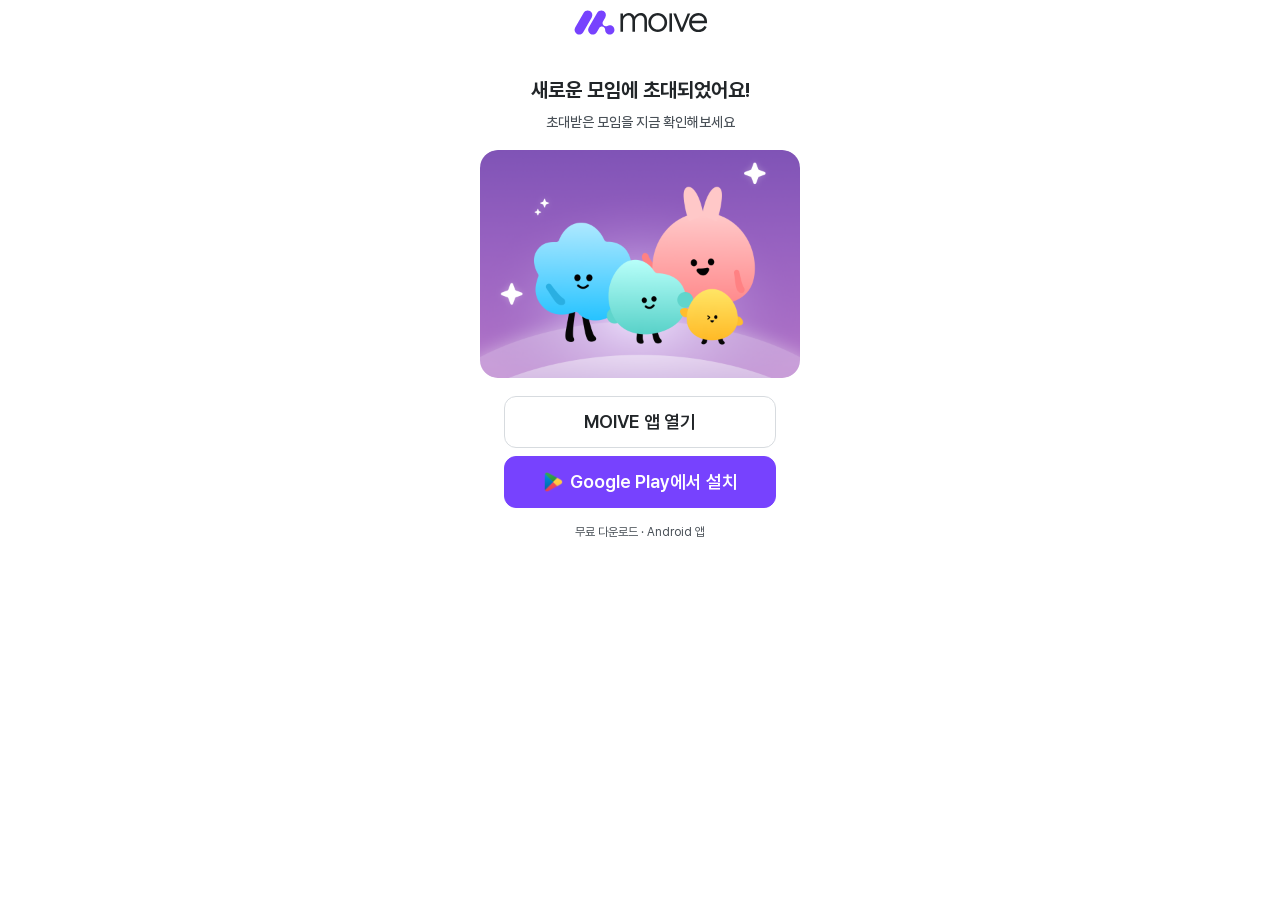
==== invite/index.html @ 0a175e2b "fix: 모바일 초대 페이지 레이아웃 조정" ====
<!doctype html>
<html lang="ko">
  <head>
    <meta charset="UTF-8" />
    <meta name="viewport" content="width=device-width, initial-scale=1.0" />
    <title>MOIVE</title>
    <script type="module" crossorigin src="/invite/assets/index-CT0fj9rD.js"></script>
    <link rel="stylesheet" crossorigin href="/invite/assets/index-CMo_vY3Q.css">
  </head>
  <body>
    <div id="root"></div>
  </body>
</html>
---- invite/assets/index-CMo_vY3Q.css ----
/*! tailwindcss v4.3.3 | MIT License | https://tailwindcss.com */
@layer properties{@supports (((-webkit-hyphens:none)) and (not (margin-trim:inline))) or ((-moz-orient:inline) and (not (color:rgb(from red r g b)))){*,:before,:after,::backdrop{--tw-rotate-x:initial;--tw-rotate-y:initial;--tw-rotate-z:initial;--tw-skew-x:initial;--tw-skew-y:initial}}}@layer theme{:root,:host{--font-sans:-apple-system, BlinkMacSystemFont, "Segoe UI", Roboto, "Helvetica Neue", "Noto Sans", Arial, sans-serif, "Apple Color Emoji", "Segoe UI Emoji", "Segoe UI Symbol", "Noto Color Emoji";--font-mono:ui-monospace, SFMono-Regular, Menlo, Monaco, Consolas, "Liberation Mono", "Courier New", monospace;--default-font-family:var(--font-sans);--default-mono-font-family:var(--font-mono)}}@layer base{*,:after,:before,::backdrop{box-sizing:border-box;border:0 solid;margin:0;padding:0}::file-selector-button{box-sizing:border-box;border:0 solid;margin:0;padding:0}html,:host{-webkit-text-size-adjust:100%;tab-size:4;line-height:1.5;font-family:var(--default-font-family,-apple-system, BlinkMacSystemFont, "Segoe UI", Roboto, "Helvetica Neue", "Noto Sans", Arial, sans-serif, "Apple Color Emoji", "Segoe UI Emoji", "Segoe UI Symbol", "Noto Color Emoji");font-feature-settings:var(--default-font-feature-settings,normal);font-variation-settings:var(--default-font-variation-settings,normal);-webkit-tap-highlight-color:transparent}hr{height:0;color:inherit;border-top-width:1px}abbr:where([title]){-webkit-text-decoration:underline dotted;text-decoration:underline dotted}h1,h2,h3,h4,h5,h6{font-size:inherit;font-weight:inherit}a{color:inherit;-webkit-text-decoration:inherit;-webkit-text-decoration:inherit;-webkit-text-decoration:inherit;-webkit-text-decoration:inherit;text-decoration:inherit}b,strong{font-weight:bolder}code,kbd,samp,pre{font-family:var(--default-mono-font-family,ui-monospace, SFMono-Regular, Menlo, Monaco, Consolas, "Liberation Mono", "Courier New", monospace);font-feature-settings:var(--default-mono-font-feature-settings,normal);font-variation-settings:var(--default-mono-font-variation-settings,normal);font-size:1em}small{font-size:80%}sub,sup{vertical-align:baseline;font-size:75%;line-height:0;position:relative}sub{bottom:-.25em}sup{top:-.5em}table{text-indent:0;border-color:inherit;border-collapse:collapse}:-moz-focusring:where(:not(iframe)){outline:auto}progress{vertical-align:baseline}summary{display:list-item}ol,ul,menu{list-style:none}img,svg,video,canvas,audio,iframe,embed,object{vertical-align:middle;display:block}img,video{max-width:100%;height:auto}button,input,select,optgroup,textarea{font:inherit;font-feature-settings:inherit;font-variation-settings:inherit;letter-spacing:inherit;color:inherit;opacity:1;background-color:#0000;border-radius:0}::file-selector-button{font:inherit;font-feature-settings:inherit;font-variation-settings:inherit;letter-spacing:inherit;color:inherit;opacity:1;background-color:#0000;border-radius:0}:where(select:is([multiple],[size])) optgroup{font-weight:bolder}:where(select:is([multiple],[size])) optgroup option{padding-inline-start:20px}::file-selector-button{margin-inline-end:4px}::placeholder{opacity:1}@supports (not ((-webkit-appearance:-apple-pay-button))) or (contain-intrinsic-size:1px){::placeholder{color:currentColor}@supports (color:color-mix(in lab, red, red)){::placeholder{color:color-mix(in oklab, currentcolor 50%, transparent)}}}textarea{resize:vertical}::-webkit-search-decoration{-webkit-appearance:none}::-webkit-date-and-time-value{min-height:1lh;text-align:inherit}::-webkit-datetime-edit{display:inline-flex}::-webkit-datetime-edit-fields-wrapper{padding:0}::-webkit-datetime-edit{padding-block:0}::-webkit-datetime-edit-year-field{padding-block:0}::-webkit-datetime-edit-month-field{padding-block:0}::-webkit-datetime-edit-day-field{padding-block:0}::-webkit-datetime-edit-hour-field{padding-block:0}::-webkit-datetime-edit-minute-field{padding-block:0}::-webkit-datetime-edit-second-field{padding-block:0}::-webkit-datetime-edit-millisecond-field{padding-block:0}::-webkit-datetime-edit-meridiem-field{padding-block:0}::-webkit-calendar-picker-indicator{line-height:1}:-moz-ui-invalid{box-shadow:none}button,input:where([type=button],[type=reset],[type=submit]){appearance:button}::file-selector-button{appearance:button}::-webkit-inner-spin-button{height:auto}::-webkit-outer-spin-button{height:auto}[hidden]:where(:not([hidden=until-found])){display:none!important}}@layer components;@layer utilities{.transform{transform:var(--tw-rotate-x,) var(--tw-rotate-y,) var(--tw-rotate-z,) var(--tw-skew-x,) var(--tw-skew-y,)}}@font-face{font-family:Pretendard;font-style:normal;font-display:swap;font-weight:400;src:url(/invite/assets/pretendard-latin-400-normal-BhrLQoBv.woff2)format("woff2"),url(/invite/assets/pretendard-latin-400-normal-D5CgADJ9.woff)format("woff")}@font-face{font-family:Pretendard;font-style:normal;font-display:swap;font-weight:500;src:url(/invite/assets/pretendard-latin-500-normal-Dw2vNklR.woff2)format("woff2"),url(/invite/assets/pretendard-latin-500-normal-Cs2k_Pp2.woff)format("woff")}@font-face{font-family:Pretendard;font-style:normal;font-display:swap;font-weight:600;src:url(/invite/assets/pretendard-latin-600-normal-ClEDdoZU.woff2)format("woff2"),url(/invite/assets/pretendard-latin-600-normal-SXfe8JY8.woff)format("woff")}@font-face{font-family:Pretendard;font-style:normal;font-display:swap;font-weight:700;src:url(/invite/assets/pretendard-latin-700-normal-BYNivUXw.woff2)format("woff2"),url(/invite/assets/pretendard-latin-700-normal-DD7wHHNl.woff)format("woff")}*{box-sizing:border-box}html,body,#root{min-width:320px;min-height:100%;margin:0}body{font-family:Pretendard,sans-serif}@property --tw-rotate-x{syntax:"*";inherits:false}@property --tw-rotate-y{syntax:"*";inherits:false}@property --tw-rotate-z{syntax:"*";inherits:false}@property --tw-skew-x{syntax:"*";inherits:false}@property --tw-skew-y{syntax:"*";inherits:false}.invite-page{background:#fff;width:100%;min-height:100dvh}.invite-container{flex-direction:column;align-items:center;width:100%;max-width:360px;margin:0 auto;padding:0 20px 20px;display:flex}.moive-logo{width:136px;height:auto;margin-top:30px;transform:translateY(-30px)}.invite-copy{text-align:center;margin-top:0}.invite-copy h1{color:#212528;letter-spacing:normal;margin:0;font-family:Pretendard,sans-serif;font-size:20px;font-style:normal;font-weight:700;line-height:28px}.invite-copy p{color:#495057;letter-spacing:normal;margin:8px 0 0;font-family:Pretendard,sans-serif;font-size:14px;font-style:normal;font-weight:500;line-height:20px}.invite-character{object-fit:cover;border-radius:18px;width:324px;height:228px;margin-top:18px;display:block}.invite-actions{flex-direction:column;gap:8px;width:272px;margin-top:18px;display:flex}.invite-actions button,.invite-actions a{letter-spacing:normal;cursor:pointer;box-sizing:border-box;border-radius:12px;justify-content:center;align-items:center;gap:6px;width:100%;height:52px;padding:0 32px;font-family:inherit;font-size:18px;font-weight:600;line-height:26px;text-decoration:none;display:flex}.open-app-button{color:#212528;background:#fff;border:1px solid #d7dbdf;font-family:Pretendard,sans-serif;font-size:18px;font-style:normal;font-weight:600;line-height:26px}.google-play-icon{flex-shrink:0;width:22px;height:22px;display:block}.google-play-button{color:#fff;background:#7742fe;border:1px solid #7742fe;justify-content:center;align-items:center;gap:8px;font-family:Pretendard,sans-serif;font-size:18px;font-style:normal;font-weight:600;line-height:26px;display:flex}.footer-text{color:#495057;margin:15px 0 0;font-family:Pretendard,sans-serif;font-size:12px;font-style:normal;font-weight:400;line-height:18px}
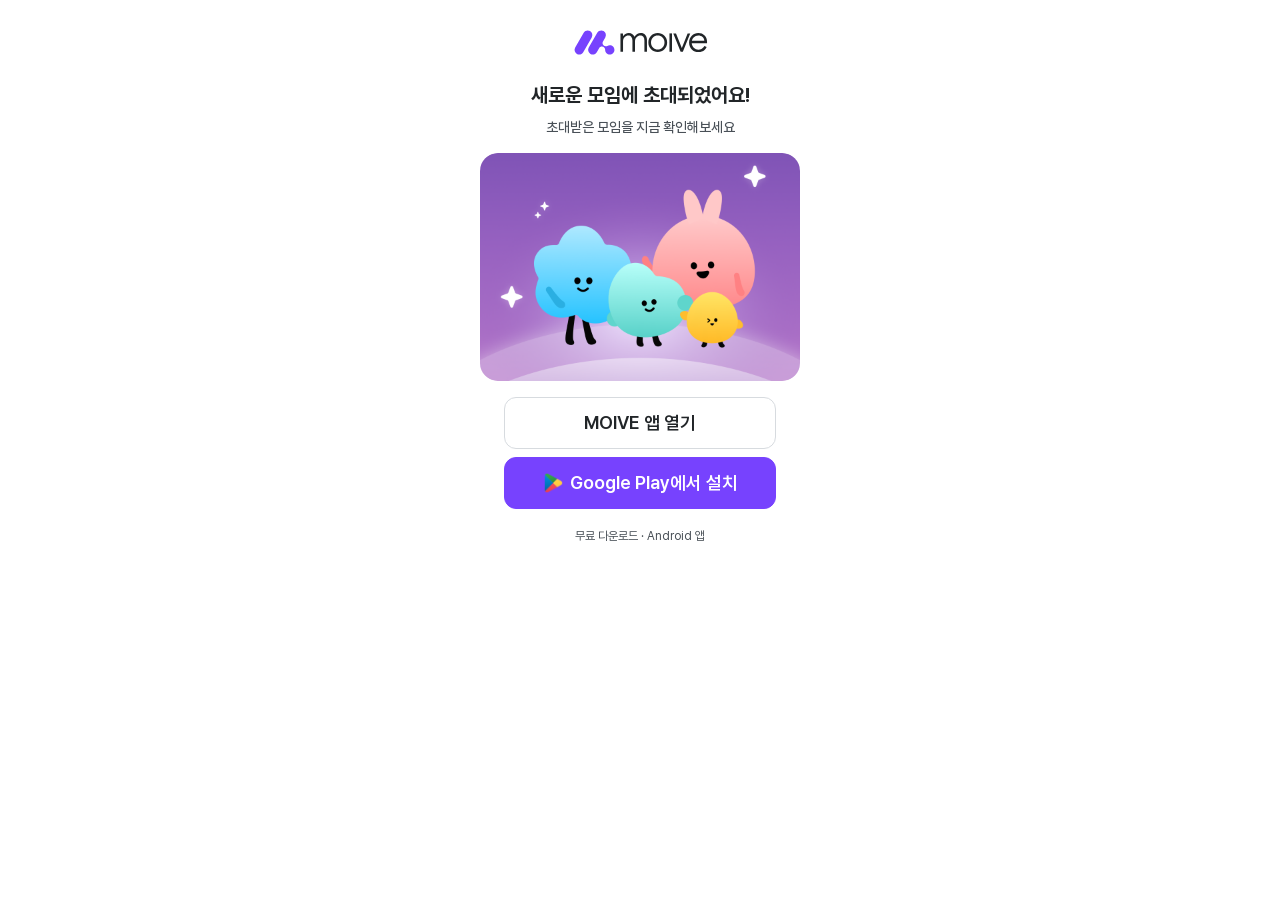
==== commit d9a0edd5: "fix: 모바일 초대 페이지 레이아웃 조정" ====
--- a/invite/index.html
+++ b/invite/index.html
@@ -4,8 +4,8 @@
     <meta charset="UTF-8" />
     <meta name="viewport" content="width=device-width, initial-scale=1.0" />
     <title>MOIVE</title>
-    <script type="module" crossorigin src="/invite/assets/index-CT0fj9rD.js"></script>
-    <link rel="stylesheet" crossorigin href="/invite/assets/index-CMo_vY3Q.css">
+    <script type="module" crossorigin src="/invite/assets/index-BRlfM6bD.js"></script>
+    <link rel="stylesheet" crossorigin href="/invite/assets/index-CuMBmk59.css">
   </head>
   <body>
     <div id="root"></div>
--- a/invite/assets/index-CuMBmk59.css
+++ b/invite/assets/index-CuMBmk59.css
@@ -0,0 +1,2 @@
+/*! tailwindcss v4.3.3 | MIT License | https://tailwindcss.com */
+@layer properties{@supports (((-webkit-hyphens:none)) and (not (margin-trim:inline))) or ((-moz-orient:inline) and (not (color:rgb(from red r g b)))){*,:before,:after,::backdrop{--tw-rotate-x:initial;--tw-rotate-y:initial;--tw-rotate-z:initial;--tw-skew-x:initial;--tw-skew-y:initial}}}@layer theme{:root,:host{--font-sans:-apple-system, BlinkMacSystemFont, "Segoe UI", Roboto, "Helvetica Neue", "Noto Sans", Arial, sans-serif, "Apple Color Emoji", "Segoe UI Emoji", "Segoe UI Symbol", "Noto Color Emoji";--font-mono:ui-monospace, SFMono-Regular, Menlo, Monaco, Consolas, "Liberation Mono", "Courier New", monospace;--default-font-family:var(--font-sans);--default-mono-font-family:var(--font-mono)}}@layer base{*,:after,:before,::backdrop{box-sizing:border-box;border:0 solid;margin:0;padding:0}::file-selector-button{box-sizing:border-box;border:0 solid;margin:0;padding:0}html,:host{-webkit-text-size-adjust:100%;tab-size:4;line-height:1.5;font-family:var(--default-font-family,-apple-system, BlinkMacSystemFont, "Segoe UI", Roboto, "Helvetica Neue", "Noto Sans", Arial, sans-serif, "Apple Color Emoji", "Segoe UI Emoji", "Segoe UI Symbol", "Noto Color Emoji");font-feature-settings:var(--default-font-feature-settings,normal);font-variation-settings:var(--default-font-variation-settings,normal);-webkit-tap-highlight-color:transparent}hr{height:0;color:inherit;border-top-width:1px}abbr:where([title]){-webkit-text-decoration:underline dotted;text-decoration:underline dotted}h1,h2,h3,h4,h5,h6{font-size:inherit;font-weight:inherit}a{color:inherit;-webkit-text-decoration:inherit;-webkit-text-decoration:inherit;-webkit-text-decoration:inherit;-webkit-text-decoration:inherit;text-decoration:inherit}b,strong{font-weight:bolder}code,kbd,samp,pre{font-family:var(--default-mono-font-family,ui-monospace, SFMono-Regular, Menlo, Monaco, Consolas, "Liberation Mono", "Courier New", monospace);font-feature-settings:var(--default-mono-font-feature-settings,normal);font-variation-settings:var(--default-mono-font-variation-settings,normal);font-size:1em}small{font-size:80%}sub,sup{vertical-align:baseline;font-size:75%;line-height:0;position:relative}sub{bottom:-.25em}sup{top:-.5em}table{text-indent:0;border-color:inherit;border-collapse:collapse}:-moz-focusring:where(:not(iframe)){outline:auto}progress{vertical-align:baseline}summary{display:list-item}ol,ul,menu{list-style:none}img,svg,video,canvas,audio,iframe,embed,object{vertical-align:middle;display:block}img,video{max-width:100%;height:auto}button,input,select,optgroup,textarea{font:inherit;font-feature-settings:inherit;font-variation-settings:inherit;letter-spacing:inherit;color:inherit;opacity:1;background-color:#0000;border-radius:0}::file-selector-button{font:inherit;font-feature-settings:inherit;font-variation-settings:inherit;letter-spacing:inherit;color:inherit;opacity:1;background-color:#0000;border-radius:0}:where(select:is([multiple],[size])) optgroup{font-weight:bolder}:where(select:is([multiple],[size])) optgroup option{padding-inline-start:20px}::file-selector-button{margin-inline-end:4px}::placeholder{opacity:1}@supports (not ((-webkit-appearance:-apple-pay-button))) or (contain-intrinsic-size:1px){::placeholder{color:currentColor}@supports (color:color-mix(in lab, red, red)){::placeholder{color:color-mix(in oklab, currentcolor 50%, transparent)}}}textarea{resize:vertical}::-webkit-search-decoration{-webkit-appearance:none}::-webkit-date-and-time-value{min-height:1lh;text-align:inherit}::-webkit-datetime-edit{display:inline-flex}::-webkit-datetime-edit-fields-wrapper{padding:0}::-webkit-datetime-edit{padding-block:0}::-webkit-datetime-edit-year-field{padding-block:0}::-webkit-datetime-edit-month-field{padding-block:0}::-webkit-datetime-edit-day-field{padding-block:0}::-webkit-datetime-edit-hour-field{padding-block:0}::-webkit-datetime-edit-minute-field{padding-block:0}::-webkit-datetime-edit-second-field{padding-block:0}::-webkit-datetime-edit-millisecond-field{padding-block:0}::-webkit-datetime-edit-meridiem-field{padding-block:0}::-webkit-calendar-picker-indicator{line-height:1}:-moz-ui-invalid{box-shadow:none}button,input:where([type=button],[type=reset],[type=submit]){appearance:button}::file-selector-button{appearance:button}::-webkit-inner-spin-button{height:auto}::-webkit-outer-spin-button{height:auto}[hidden]:where(:not([hidden=until-found])){display:none!important}}@layer components;@layer utilities{.transform{transform:var(--tw-rotate-x,) var(--tw-rotate-y,) var(--tw-rotate-z,) var(--tw-skew-x,) var(--tw-skew-y,)}}@font-face{font-family:Pretendard;font-style:normal;font-display:swap;font-weight:400;src:url(/invite/assets/pretendard-latin-400-normal-BhrLQoBv.woff2)format("woff2"),url(/invite/assets/pretendard-latin-400-normal-D5CgADJ9.woff)format("woff")}@font-face{font-family:Pretendard;font-style:normal;font-display:swap;font-weight:500;src:url(/invite/assets/pretendard-latin-500-normal-Dw2vNklR.woff2)format("woff2"),url(/invite/assets/pretendard-latin-500-normal-Cs2k_Pp2.woff)format("woff")}@font-face{font-family:Pretendard;font-style:normal;font-display:swap;font-weight:600;src:url(/invite/assets/pretendard-latin-600-normal-ClEDdoZU.woff2)format("woff2"),url(/invite/assets/pretendard-latin-600-normal-SXfe8JY8.woff)format("woff")}@font-face{font-family:Pretendard;font-style:normal;font-display:swap;font-weight:700;src:url(/invite/assets/pretendard-latin-700-normal-BYNivUXw.woff2)format("woff2"),url(/invite/assets/pretendard-latin-700-normal-DD7wHHNl.woff)format("woff")}*{box-sizing:border-box}html,body,#root{min-width:320px;min-height:100%;margin:0}body{font-family:Pretendard,sans-serif}@property --tw-rotate-x{syntax:"*";inherits:false}@property --tw-rotate-y{syntax:"*";inherits:false}@property --tw-rotate-z{syntax:"*";inherits:false}@property --tw-skew-x{syntax:"*";inherits:false}@property --tw-skew-y{syntax:"*";inherits:false}.invite-page{background:#fff;width:100%;min-height:100dvh}.invite-container{flex-direction:column;align-items:center;width:100%;max-width:360px;margin:0 auto;padding:0 20px 20px;display:flex}.moive-logo{width:136px;height:auto;margin-top:35px;transform:translateY(-15px)}.invite-copy{text-align:center;margin-top:0}.invite-copy h1{color:#212528;letter-spacing:normal;margin:0;font-family:Pretendard,sans-serif;font-size:20px;font-style:normal;font-weight:700;line-height:28px}.invite-copy p{color:#495057;letter-spacing:normal;margin:8px 0 0;font-family:Pretendard,sans-serif;font-size:14px;font-style:normal;font-weight:500;line-height:20px}.invite-character{object-fit:cover;border-radius:18px;width:324px;height:228px;margin-top:16px;display:block}.invite-actions{flex-direction:column;gap:8px;width:272px;margin-top:16px;display:flex}.invite-actions button,.invite-actions a{letter-spacing:normal;cursor:pointer;box-sizing:border-box;border-radius:12px;justify-content:center;align-items:center;gap:6px;width:100%;height:52px;padding:0 32px;font-family:inherit;font-size:18px;font-weight:600;line-height:26px;text-decoration:none;display:flex}.open-app-button{color:#212528;background:#fff;border:1px solid #d7dbdf;font-family:Pretendard,sans-serif;font-size:18px;font-style:normal;font-weight:600;line-height:26px}.google-play-icon{flex-shrink:0;width:22px;height:22px;display:block}.google-play-button{color:#fff;background:#7742fe;border:1px solid #7742fe;justify-content:center;align-items:center;gap:8px;font-family:Pretendard,sans-serif;font-size:18px;font-style:normal;font-weight:600;line-height:26px;display:flex}.footer-text{color:#495057;margin:18px 0 0;font-family:Pretendard,sans-serif;font-size:12px;font-style:normal;font-weight:400;line-height:18px}
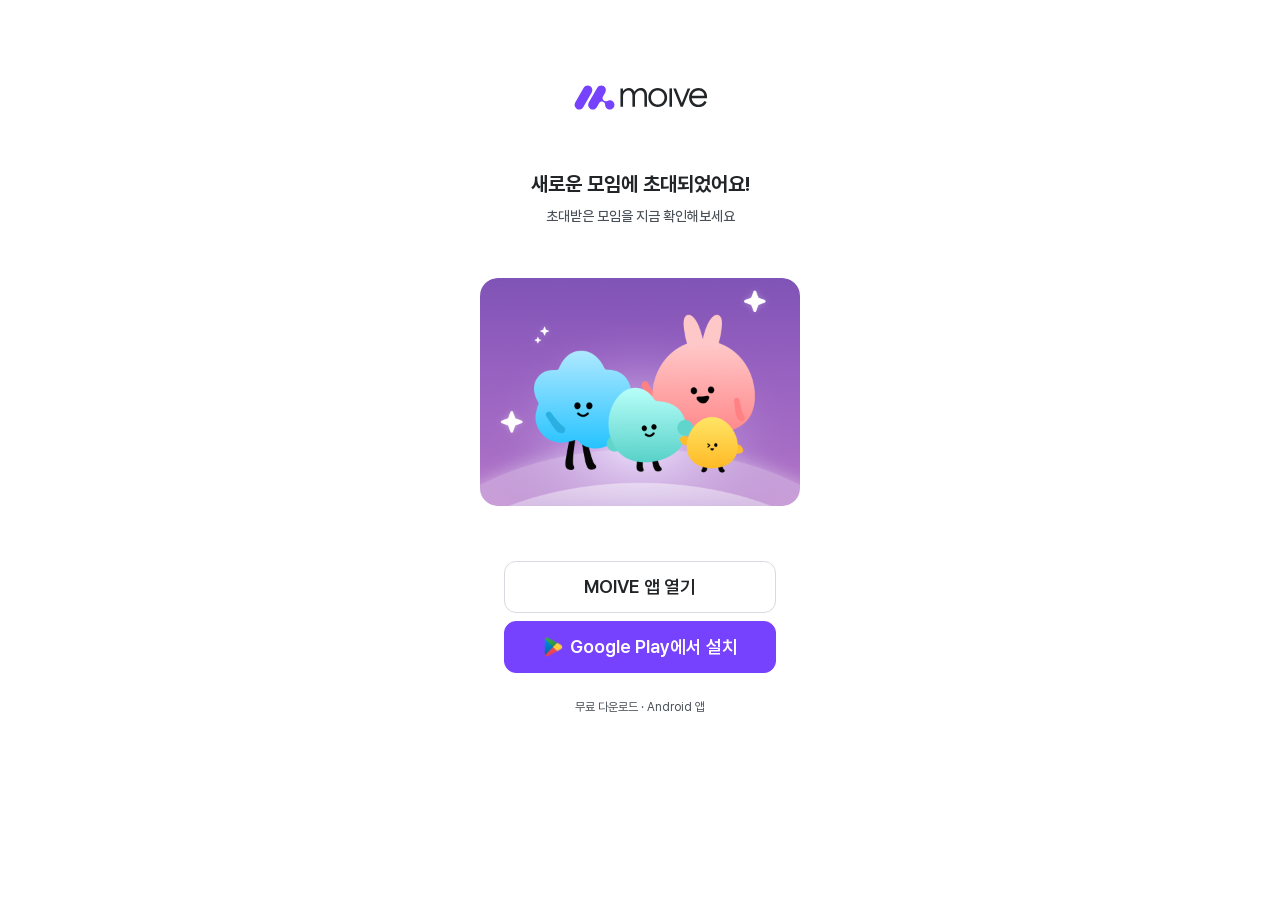
==== commit 9e7d3d07: "fix: 초대 페이지 반응형 레이아웃 적용" ====
--- a/invite/index.html
+++ b/invite/index.html
@@ -4,8 +4,8 @@
     <meta charset="UTF-8" />
     <meta name="viewport" content="width=device-width, initial-scale=1.0" />
     <title>MOIVE</title>
-    <script type="module" crossorigin src="/invite/assets/index-BRlfM6bD.js"></script>
-    <link rel="stylesheet" crossorigin href="/invite/assets/index-CuMBmk59.css">
+    <script type="module" crossorigin src="/invite/assets/index-C6Z1koez.js"></script>
+    <link rel="stylesheet" crossorigin href="/invite/assets/index-BRgdg_uX.css">
   </head>
   <body>
     <div id="root"></div>
--- a/invite/assets/index-BRgdg_uX.css
+++ b/invite/assets/index-BRgdg_uX.css
@@ -0,0 +1,2 @@
+/*! tailwindcss v4.3.3 | MIT License | https://tailwindcss.com */
+@layer properties{@supports (((-webkit-hyphens:none)) and (not (margin-trim:inline))) or ((-moz-orient:inline) and (not (color:rgb(from red r g b)))){*,:before,:after,::backdrop{--tw-rotate-x:initial;--tw-rotate-y:initial;--tw-rotate-z:initial;--tw-skew-x:initial;--tw-skew-y:initial}}}@layer theme{:root,:host{--font-sans:-apple-system, BlinkMacSystemFont, "Segoe UI", Roboto, "Helvetica Neue", "Noto Sans", Arial, sans-serif, "Apple Color Emoji", "Segoe UI Emoji", "Segoe UI Symbol", "Noto Color Emoji";--font-mono:ui-monospace, SFMono-Regular, Menlo, Monaco, Consolas, "Liberation Mono", "Courier New", monospace;--default-font-family:var(--font-sans);--default-mono-font-family:var(--font-mono)}}@layer base{*,:after,:before,::backdrop{box-sizing:border-box;border:0 solid;margin:0;padding:0}::file-selector-button{box-sizing:border-box;border:0 solid;margin:0;padding:0}html,:host{-webkit-text-size-adjust:100%;tab-size:4;line-height:1.5;font-family:var(--default-font-family,-apple-system, BlinkMacSystemFont, "Segoe UI", Roboto, "Helvetica Neue", "Noto Sans", Arial, sans-serif, "Apple Color Emoji", "Segoe UI Emoji", "Segoe UI Symbol", "Noto Color Emoji");font-feature-settings:var(--default-font-feature-settings,normal);font-variation-settings:var(--default-font-variation-settings,normal);-webkit-tap-highlight-color:transparent}hr{height:0;color:inherit;border-top-width:1px}abbr:where([title]){-webkit-text-decoration:underline dotted;text-decoration:underline dotted}h1,h2,h3,h4,h5,h6{font-size:inherit;font-weight:inherit}a{color:inherit;-webkit-text-decoration:inherit;-webkit-text-decoration:inherit;-webkit-text-decoration:inherit;-webkit-text-decoration:inherit;text-decoration:inherit}b,strong{font-weight:bolder}code,kbd,samp,pre{font-family:var(--default-mono-font-family,ui-monospace, SFMono-Regular, Menlo, Monaco, Consolas, "Liberation Mono", "Courier New", monospace);font-feature-settings:var(--default-mono-font-feature-settings,normal);font-variation-settings:var(--default-mono-font-variation-settings,normal);font-size:1em}small{font-size:80%}sub,sup{vertical-align:baseline;font-size:75%;line-height:0;position:relative}sub{bottom:-.25em}sup{top:-.5em}table{text-indent:0;border-color:inherit;border-collapse:collapse}:-moz-focusring:where(:not(iframe)){outline:auto}progress{vertical-align:baseline}summary{display:list-item}ol,ul,menu{list-style:none}img,svg,video,canvas,audio,iframe,embed,object{vertical-align:middle;display:block}img,video{max-width:100%;height:auto}button,input,select,optgroup,textarea{font:inherit;font-feature-settings:inherit;font-variation-settings:inherit;letter-spacing:inherit;color:inherit;opacity:1;background-color:#0000;border-radius:0}::file-selector-button{font:inherit;font-feature-settings:inherit;font-variation-settings:inherit;letter-spacing:inherit;color:inherit;opacity:1;background-color:#0000;border-radius:0}:where(select:is([multiple],[size])) optgroup{font-weight:bolder}:where(select:is([multiple],[size])) optgroup option{padding-inline-start:20px}::file-selector-button{margin-inline-end:4px}::placeholder{opacity:1}@supports (not ((-webkit-appearance:-apple-pay-button))) or (contain-intrinsic-size:1px){::placeholder{color:currentColor}@supports (color:color-mix(in lab, red, red)){::placeholder{color:color-mix(in oklab, currentcolor 50%, transparent)}}}textarea{resize:vertical}::-webkit-search-decoration{-webkit-appearance:none}::-webkit-date-and-time-value{min-height:1lh;text-align:inherit}::-webkit-datetime-edit{display:inline-flex}::-webkit-datetime-edit-fields-wrapper{padding:0}::-webkit-datetime-edit{padding-block:0}::-webkit-datetime-edit-year-field{padding-block:0}::-webkit-datetime-edit-month-field{padding-block:0}::-webkit-datetime-edit-day-field{padding-block:0}::-webkit-datetime-edit-hour-field{padding-block:0}::-webkit-datetime-edit-minute-field{padding-block:0}::-webkit-datetime-edit-second-field{padding-block:0}::-webkit-datetime-edit-millisecond-field{padding-block:0}::-webkit-datetime-edit-meridiem-field{padding-block:0}::-webkit-calendar-picker-indicator{line-height:1}:-moz-ui-invalid{box-shadow:none}button,input:where([type=button],[type=reset],[type=submit]){appearance:button}::file-selector-button{appearance:button}::-webkit-inner-spin-button{height:auto}::-webkit-outer-spin-button{height:auto}[hidden]:where(:not([hidden=until-found])){display:none!important}}@layer components;@layer utilities{.transform{transform:var(--tw-rotate-x,) var(--tw-rotate-y,) var(--tw-rotate-z,) var(--tw-skew-x,) var(--tw-skew-y,)}}@font-face{font-family:Pretendard;font-style:normal;font-display:swap;font-weight:400;src:url(/invite/assets/pretendard-latin-400-normal-BhrLQoBv.woff2)format("woff2"),url(/invite/assets/pretendard-latin-400-normal-D5CgADJ9.woff)format("woff")}@font-face{font-family:Pretendard;font-style:normal;font-display:swap;font-weight:500;src:url(/invite/assets/pretendard-latin-500-normal-Dw2vNklR.woff2)format("woff2"),url(/invite/assets/pretendard-latin-500-normal-Cs2k_Pp2.woff)format("woff")}@font-face{font-family:Pretendard;font-style:normal;font-display:swap;font-weight:600;src:url(/invite/assets/pretendard-latin-600-normal-ClEDdoZU.woff2)format("woff2"),url(/invite/assets/pretendard-latin-600-normal-SXfe8JY8.woff)format("woff")}@font-face{font-family:Pretendard;font-style:normal;font-display:swap;font-weight:700;src:url(/invite/assets/pretendard-latin-700-normal-BYNivUXw.woff2)format("woff2"),url(/invite/assets/pretendard-latin-700-normal-DD7wHHNl.woff)format("woff")}*{box-sizing:border-box}html,body,#root{min-width:320px;min-height:100%;margin:0}body{font-family:Pretendard,sans-serif}@property --tw-rotate-x{syntax:"*";inherits:false}@property --tw-rotate-y{syntax:"*";inherits:false}@property --tw-rotate-z{syntax:"*";inherits:false}@property --tw-skew-x{syntax:"*";inherits:false}@property --tw-skew-y{syntax:"*";inherits:false}.invite-page{background:#fff;width:100%;min-height:100dvh}.invite-container{flex-direction:column;align-items:center;width:100%;max-width:360px;margin:0 auto;padding:0 20px 20px;display:flex}.moive-logo{width:136px;height:auto;margin-top:75px}.invite-copy{text-align:center;margin-top:49px}.invite-copy h1{color:#212528;letter-spacing:normal;margin:0;font-family:Pretendard,sans-serif;font-size:20px;font-style:normal;font-weight:700;line-height:28px}.invite-copy p{color:#495057;letter-spacing:normal;margin:8px 0 0;font-family:Pretendard,sans-serif;font-size:14px;font-style:normal;font-weight:500;line-height:20px}.invite-character{object-fit:cover;border-radius:18px;width:324px;height:228px;margin-top:52px;display:block}.invite-actions{flex-direction:column;gap:8px;width:272px;margin-top:55px;display:flex}.invite-actions button,.invite-actions a{letter-spacing:normal;cursor:pointer;box-sizing:border-box;border-radius:12px;justify-content:center;align-items:center;gap:6px;width:100%;height:52px;padding:0 32px;font-family:inherit;font-size:18px;font-weight:600;line-height:26px;text-decoration:none;display:flex}.open-app-button{color:#212528;background:#fff;border:1px solid #d7dbdf;font-family:Pretendard,sans-serif;font-size:18px;font-style:normal;font-weight:600;line-height:26px}.google-play-icon{flex-shrink:0;width:22px;height:22px;display:block}.google-play-button{color:#fff;background:#7742fe;border:1px solid #7742fe;justify-content:center;align-items:center;gap:8px;font-family:Pretendard,sans-serif;font-size:18px;font-style:normal;font-weight:600;line-height:26px;display:flex}.footer-text{color:#495057;margin:25px 0 0;font-family:Pretendard,sans-serif;font-size:12px;font-style:normal;font-weight:400;line-height:18px}@media (height<=750px){.moive-logo{margin-top:60px}.invite-copy{margin-top:35px}.invite-character,.invite-actions{margin-top:38px}.footer-text{margin-top:18px}}@media (height<=680px){.moive-logo{margin-top:45px}.invite-copy,.invite-character,.invite-actions{margin-top:28px}.footer-text{margin-top:14px}}@media (height<=620px){.moive-logo{margin-top:30px}.invite-copy{margin-top:22px}.invite-character,.invite-actions{margin-top:20px}.footer-text{margin-top:10px}}
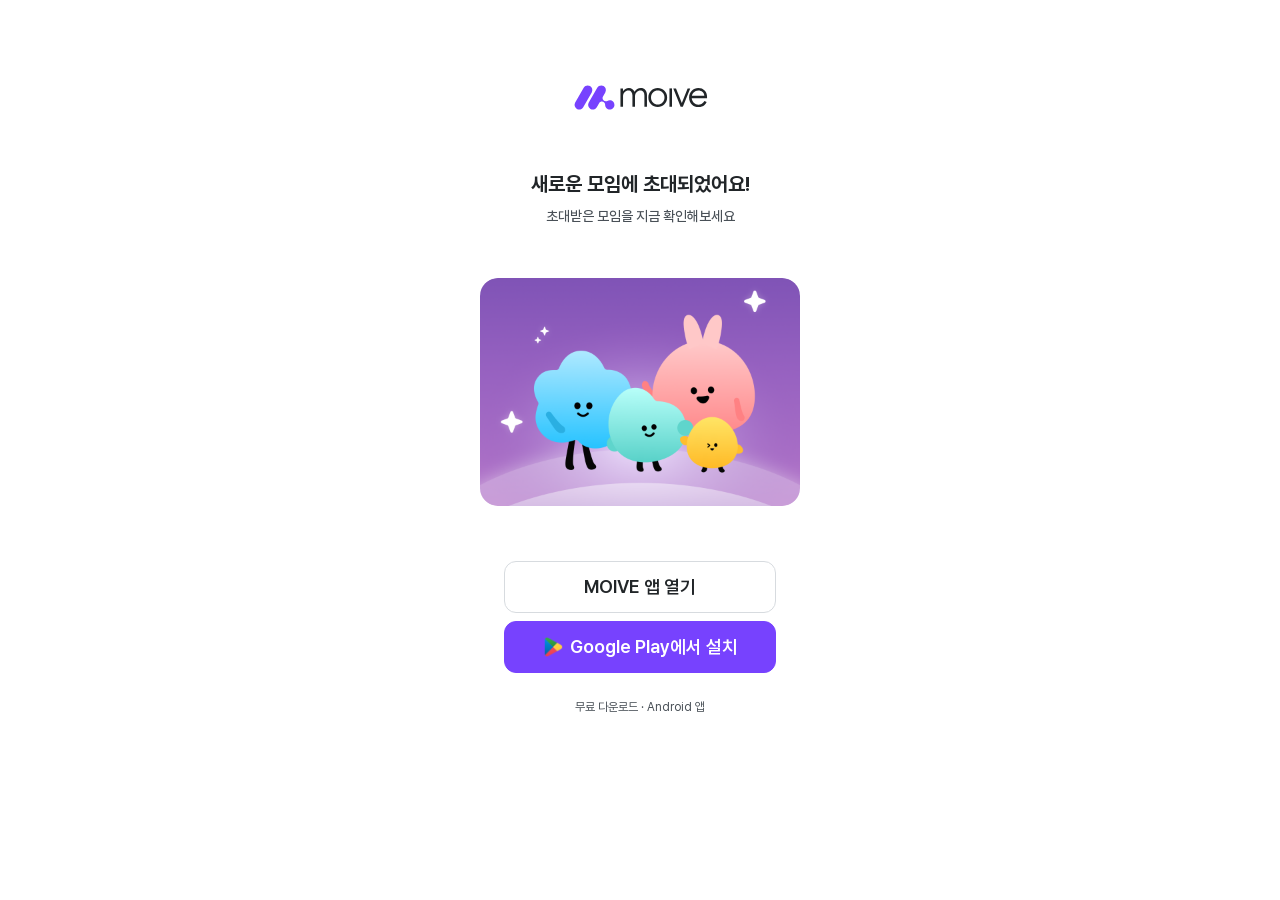
==== commit f03be2d2: "fix: 구글플레이 출시 링크 반영" ====
--- a/invite/index.html
+++ b/invite/index.html
@@ -4,7 +4,7 @@
     <meta charset="UTF-8" />
     <meta name="viewport" content="width=device-width, initial-scale=1.0" />
     <title>MOIVE</title>
-    <script type="module" crossorigin src="/invite/assets/index-C6Z1koez.js"></script>
+    <script type="module" crossorigin src="/invite/assets/index-TAMPN148.js"></script>
     <link rel="stylesheet" crossorigin href="/invite/assets/index-BRgdg_uX.css">
   </head>
   <body>
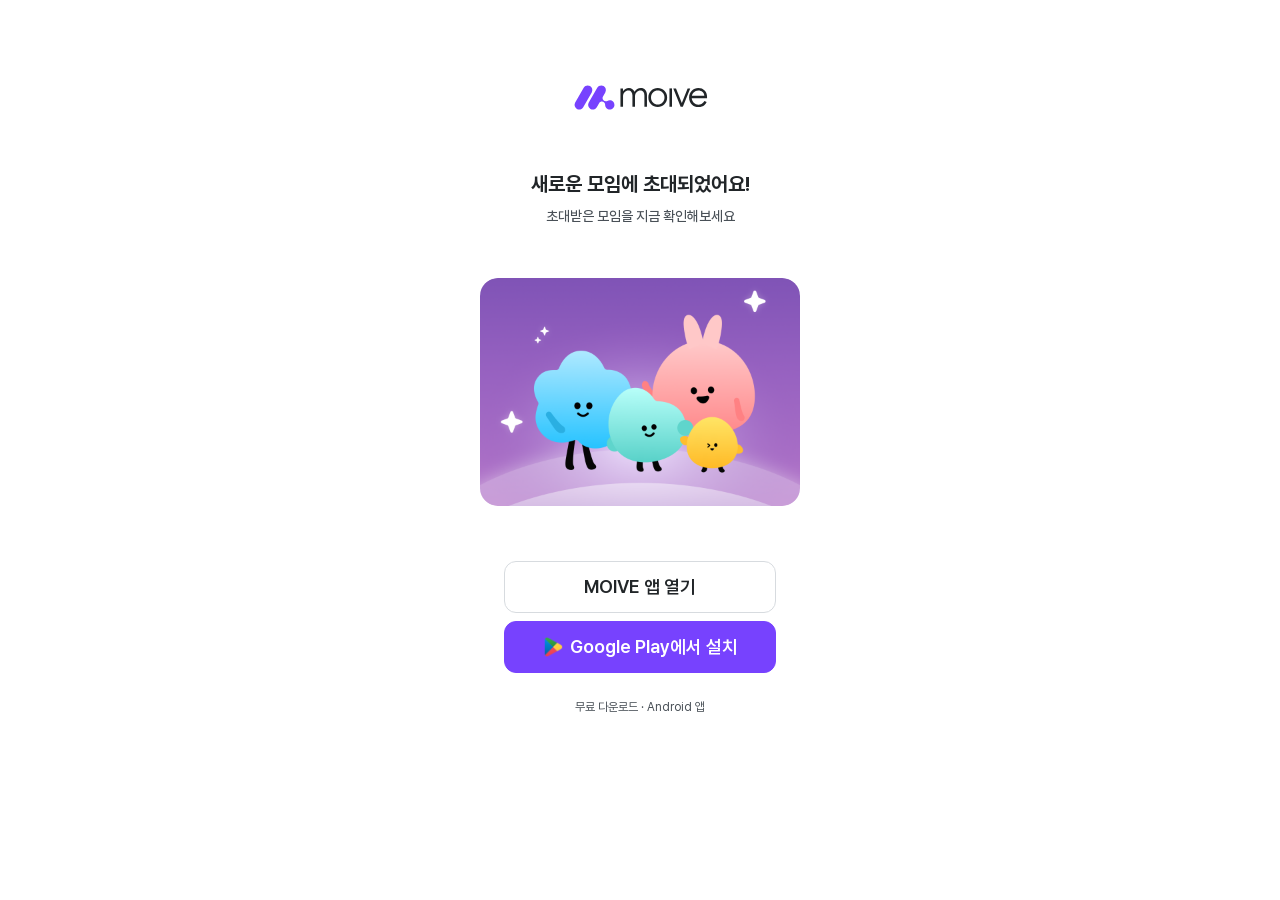
==== commit 99e0fc47: "fix: 구글플레이 설치 링크 수정" ====
--- a/invite/index.html
+++ b/invite/index.html
@@ -4,7 +4,7 @@
     <meta charset="UTF-8" />
     <meta name="viewport" content="width=device-width, initial-scale=1.0" />
     <title>MOIVE</title>
-    <script type="module" crossorigin src="/invite/assets/index-TAMPN148.js"></script>
+    <script type="module" crossorigin src="/invite/assets/index-CLlkyDeR.js"></script>
     <link rel="stylesheet" crossorigin href="/invite/assets/index-BRgdg_uX.css">
   </head>
   <body>
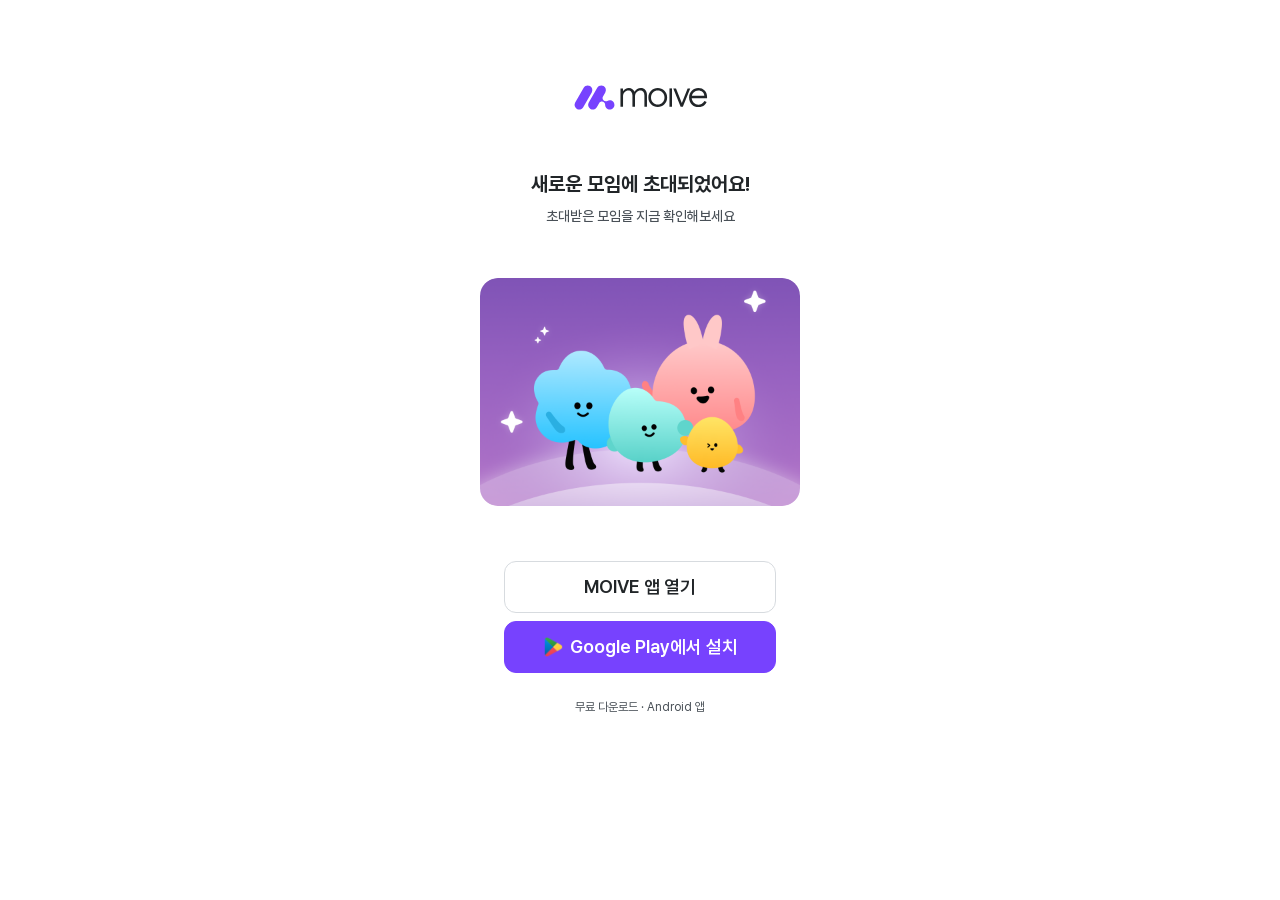
==== commit dbf24e84: "fix: 구글플레이 intent 링크 반영" ====
--- a/invite/index.html
+++ b/invite/index.html
@@ -4,7 +4,7 @@
     <meta charset="UTF-8" />
     <meta name="viewport" content="width=device-width, initial-scale=1.0" />
     <title>MOIVE</title>
-    <script type="module" crossorigin src="/invite/assets/index-CLlkyDeR.js"></script>
+    <script type="module" crossorigin src="/invite/assets/index-i9tcbkac.js"></script>
     <link rel="stylesheet" crossorigin href="/invite/assets/index-BRgdg_uX.css">
   </head>
   <body>
